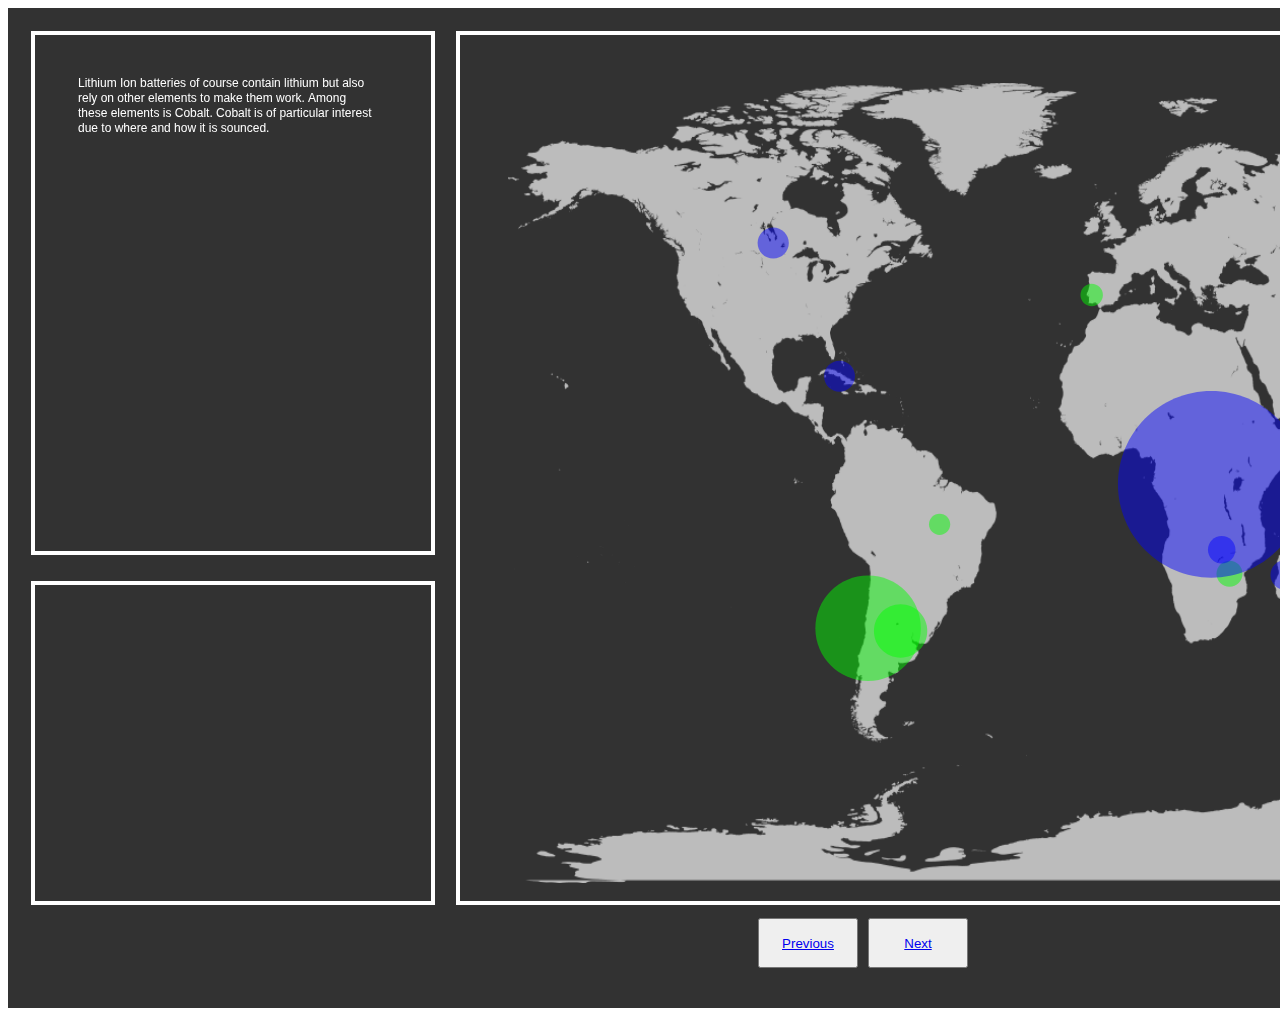
==== p5/DataVis/bubbles.html @ 74ae5354 "website" ====
<!DOCTYPE html>
<html>
  <head>
    <meta name="viewport" width=device-width, initial-scale=1.0, maximum-scale=1.0, user-scalable=0>
    <style> 
button{
      
      position:absolute;
      height:50px;
      width:100px;
    }
    #previous{
      margin-top: 910px;
      margin-left:750px;
    }
    #next{
      margin-top: 910px;
      margin-left:860px;
    }
    </style>
    <script src="../p5.min.js"></script>
    <script src="../addons/p5.dom.min.js"></script>
    <script src="../addons/p5.sound.min.js"></script>
    <script src="bubble.js"></script>
    <link rel="stylesheet" type="text/css" href="mystyle.css">
    <link href="https://fonts.googleapis.com/css?family=Chicle|Sacramento|Tangerine" rel="stylesheet">
  </head>
  <body>
  


<button id="previous" type="submit" form="nameform" value="Submit">
    <a href="phone-laptop.html">
    Previous
  </a>
  </button>
   <button id="next" type="submit" form="nameform" value="Submit">
    <a href="network.html">
    Next
  </a>
  </button>
 
  <!-- <div id="text"> 
  </div>-->



 <!-- <div id="secondarydatavis"> 
  </div>

  <div id="text"> 
  </div>

  

  <div id="secondarydatavis"> 
  </div>-->

  
  
 
  </body>
</html>
---- p5/DataVis/mystyle.css ----
/*body {
    background-color: lightblue;
    margin-right: 0px;
}

/*div {
    
    width: 50%;
    background-color: powderblue;
}*/

#datavis{
	height:920px;
	width:77%;
	margin-top: 20px;
	float:right;
	background-color: black;
}

#text{
	height:550px;
	width:21%;
	
	margin-top: 20px;
	
	background-color: black;
}

#secondarydatavis{
	height:350px;
	width:21%;
	float:left;
	background-color: black;
	margin-top: 20px;
}
article { 
    display: block;
    margin-left: 20px;
}

div {
    
    margin-left: 50px;
    float:right;
}
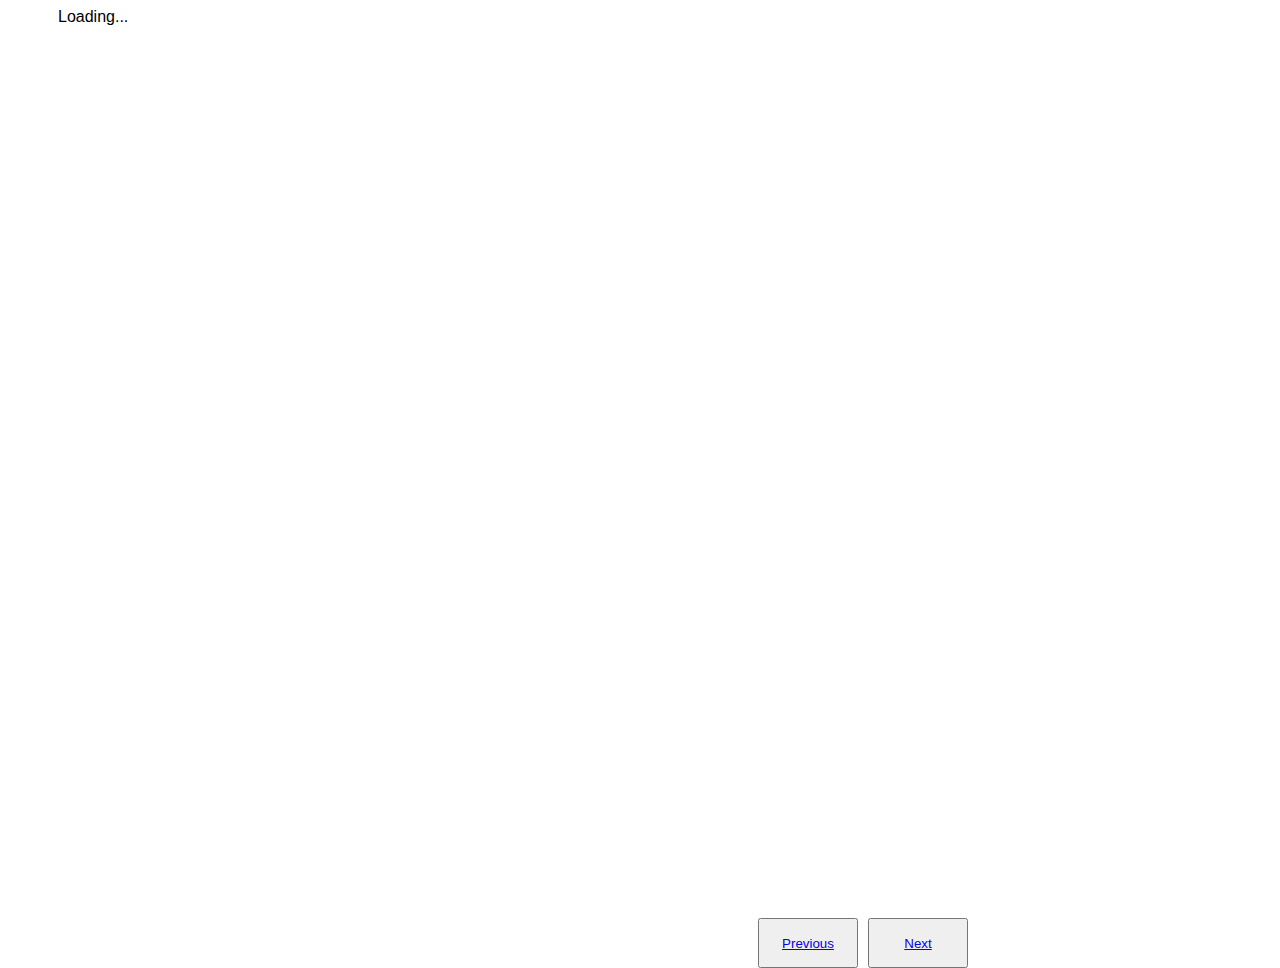
==== commit 51941a0f: "new version" ====
--- a/p5/DataVis/bubbles.html
+++ b/p5/DataVis/bubbles.html
@@ -2,6 +2,7 @@
 <html>
   <head>
     <meta name="viewport" width=device-width, initial-scale=1.0, maximum-scale=1.0, user-scalable=0>
+    <link href="https://fonts.googleapis.com/css?family=Prompt" rel="stylesheet">
     <style> 
 button{
       
@@ -35,7 +36,7 @@
   </a>
   </button>
    <button id="next" type="submit" form="nameform" value="Submit">
-    <a href="network.html">
+    <a href="ev.html">
     Next
   </a>
   </button>
--- a/p5/DataVis/mystyle.css
+++ b/p5/DataVis/mystyle.css
@@ -8,6 +8,9 @@
     width: 50%;
     background-color: powderblue;
 }*/
+body{
+	font-family: 'Source Sans Pro', sans-serif;
+}
 
 #datavis{
 	height:920px;
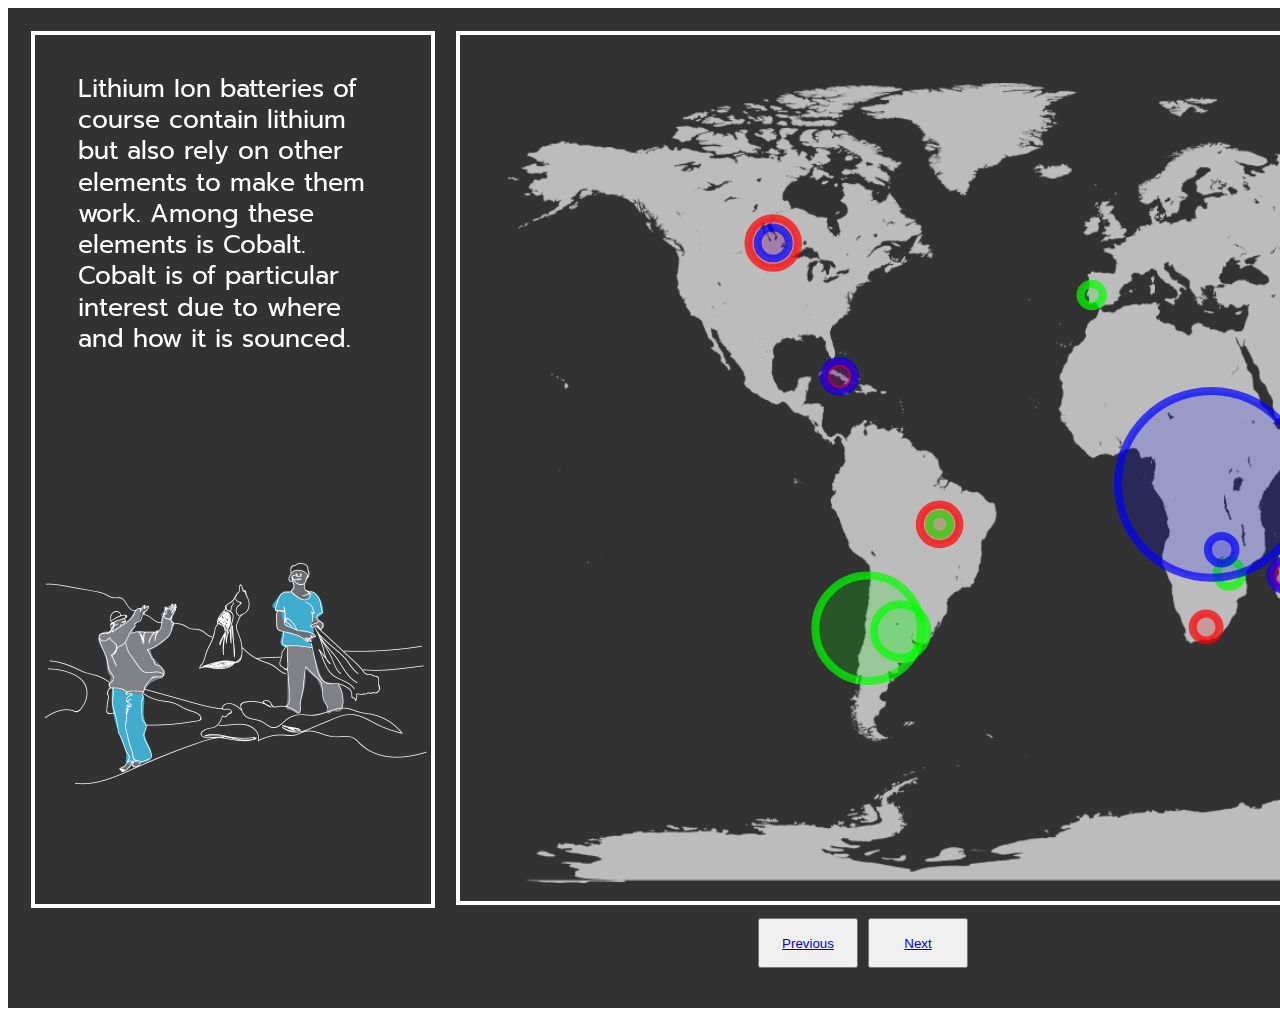
==== commit baa1aacd: "latest" ====
--- a/p5/DataVis/bubbles.html
+++ b/p5/DataVis/bubbles.html
@@ -20,9 +20,9 @@
     }
     </style>
     <script src="../p5.min.js"></script>
-    <script src="../addons/p5.dom.min.js"></script>
+   <script src="../addons/p5.dom.min.js"></script>
     <script src="../addons/p5.sound.min.js"></script>
-    <script src="bubble.js"></script>
+    <script src="bubblecopy.js"></script>
     <link rel="stylesheet" type="text/css" href="mystyle.css">
     <link href="https://fonts.googleapis.com/css?family=Chicle|Sacramento|Tangerine" rel="stylesheet">
   </head>
